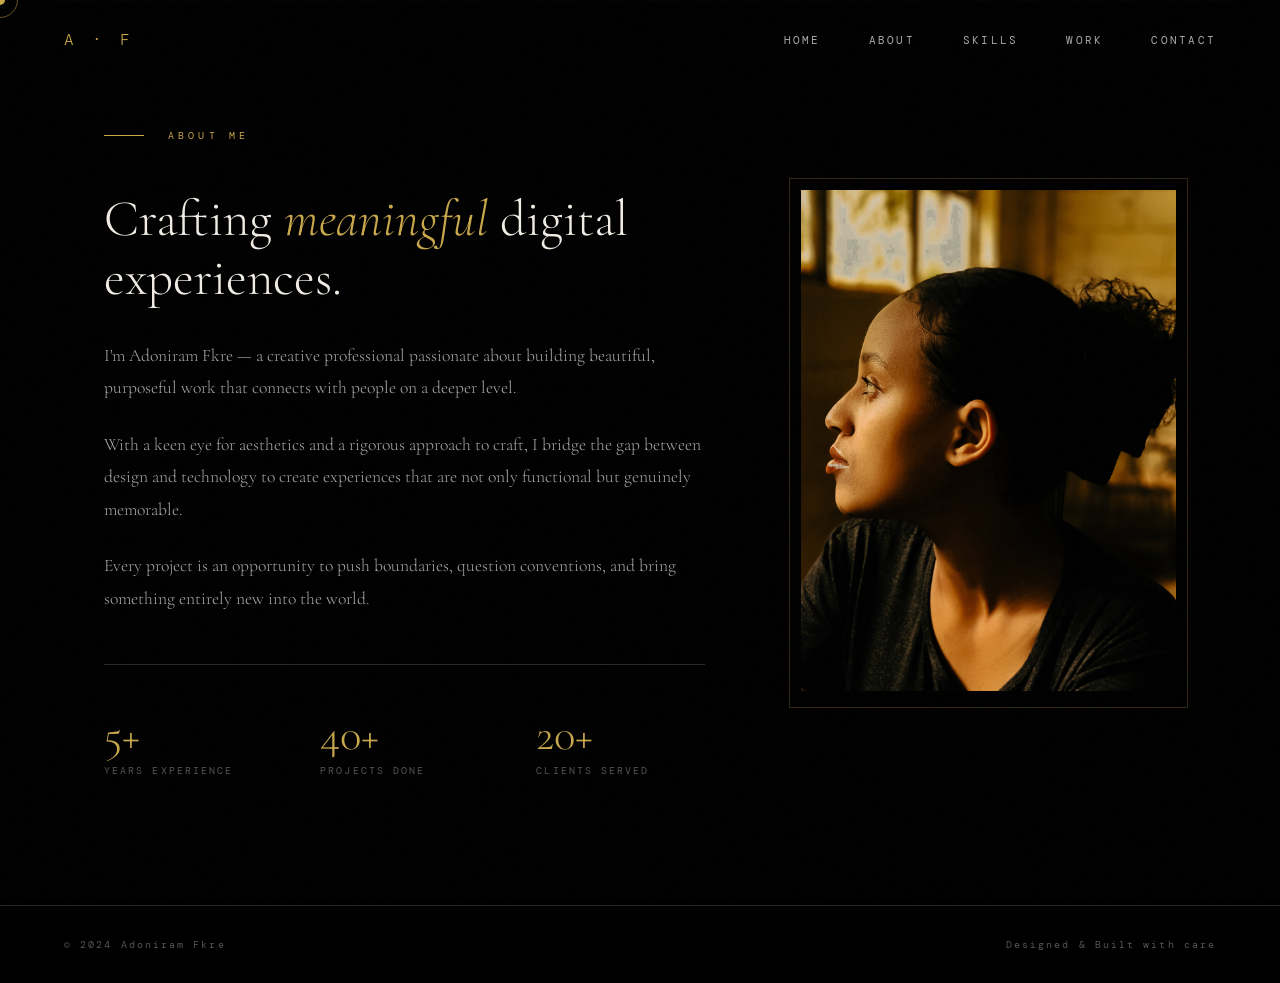
==== about.html @ fa8f239c "Add initial website structure with About, Contact, Skills, Work, and Home pages" ====
<!DOCTYPE html>
<html lang="en">
<head>
  <meta charset="UTF-8" />
  <meta name="viewport" content="width=device-width, initial-scale=1.0"/>
  <title>About — Adoniram Fikre</title>
  <link href="https://fonts.googleapis.com/css2?family=Cormorant+Garamond:ital,wght@0,300;0,400;0,600;1,300;1,400&family=DM+Mono:wght@300;400;500&display=swap" rel="stylesheet"/>
  <link rel="stylesheet" href="styles.css">
</head>
<body>
  <div class="cursor" id="cursor"></div>
  <div class="cursor-ring" id="cursorRing"></div>

  <nav>
    <div class="nav-logo">A · F</div>
    <ul class="nav-links">
      <li><a href="index.html">Home</a></li>
      <li><a href="about.html">About</a></li>
      <li><a href="skills.html">Skills</a></li>
      <li><a href="work.html">Work</a></li>
      <li><a href="contact.html">Contact</a></li>
    </ul>
  </nav>

  <section id="about">
    <p class="section-label reveal">About Me</p>
    <div class="about-grid">
      <div class="about-portrait reveal">
        <img src="images/pp.JPG" alt="Adoniram Fkre" class="portrait-placeholder">
        <div class="portrait-frame"></div>
      </div>
      <div class="about-text reveal">
        <h2>Crafting <em>meaningful</em> digital experiences.</h2>
        <p>I'm Adoniram Fkre — a creative professional passionate about building beautiful, purposeful work that connects with people on a deeper level.</p>
        <p>With a keen eye for aesthetics and a rigorous approach to craft, I bridge the gap between design and technology to create experiences that are not only functional but genuinely memorable.</p>
        <p>Every project is an opportunity to push boundaries, question conventions, and bring something entirely new into the world.</p>
        <div class="stats-row">
          <div class="stat">
            <div class="stat-num">5+</div>
            <div class="stat-label">Years Experience</div>
          </div>
          <div class="stat">
            <div class="stat-num">40+</div>
            <div class="stat-label">Projects Done</div>
          </div>
          <div class="stat">
            <div class="stat-num">20+</div>
            <div class="stat-label">Clients Served</div>
          </div>
        </div>
      </div>
    </div>
  </section>

  <footer>
    <span>© 2024 Adoniram Fkre</span>
    <span>Designed &amp; Built with care</span>
  </footer>

  <script src="script.js"></script>
</body>
</html>
---- styles.css ----
:root {
      --black: #000000;
      --white: #ffffff;
      --off-white: #f0ece4;
      --gold: #c9a84c;
      --gold-dim: #7a6230;
      --gray: #2a2a2a;
      --gray-mid: #555555;
      --gray-light: #aaaaaa;
      --accent: #c9a84c;
    }

    *, *::before, *::after {
      margin: 0; padding: 0;
      box-sizing: border-box;
    }

    html { scroll-behavior: smooth; }

    body {
      background: var(--black);
      color: var(--off-white);
      font-family: 'Cormorant Garamond', Georgia, serif;
      overflow-x: hidden;
      cursor: none;
    }

    /* Custom cursor */
    .cursor {
      width: 10px; height: 10px;
      background: var(--gold);
      border-radius: 50%;
      position: fixed;
      top: 0; left: 0;
      pointer-events: none;
      z-index: 9999;
      transition: transform 0.15s ease, background 0.2s;
      transform: translate(-50%, -50%);
    }
    .cursor-ring {
      width: 36px; height: 36px;
      border: 1px solid var(--gold);
      border-radius: 50%;
      position: fixed;
      top: 0; left: 0;
      pointer-events: none;
      z-index: 9998;
      transform: translate(-50%, -50%);
      transition: transform 0.35s cubic-bezier(.25,.46,.45,.94), opacity 0.3s;
      opacity: 0.5;
    }

    /* Noise overlay */
    body::before {
      content: '';
      position: fixed;
      inset: 0;
      background-image: url("data:image/svg+xml,%3Csvg viewBox='0 0 200 200' xmlns='http://www.w3.org/2000/svg'%3E%3Cfilter id='n'%3E%3CfeTurbulence type='fractalNoise' baseFrequency='0.85' numOctaves='4' stitchTiles='stitch'/%3E%3C/filter%3E%3Crect width='100%25' height='100%25' filter='url(%23n)' opacity='0.04'/%3E%3C/svg%3E");
      pointer-events: none;
      z-index: 100;
      opacity: 0.35;
    }

    /* ─── NAV ─── */
    nav {
      position: fixed;
      top: 0; left: 0; right: 0;
      padding: 1.8rem 4rem;
      display: flex;
      justify-content: space-between;
      align-items: center;
      z-index: 50;
      background: linear-gradient(to bottom, rgba(0,0,0,0.9) 0%, transparent 100%);
    }

    .nav-logo {
      font-size: 1rem;
      font-family: 'DM Mono', monospace;
      font-weight: 300;
      color: var(--gold);
      letter-spacing: 0.25em;
      text-transform: uppercase;
    }

    .nav-links {
      display: flex;
      gap: 3rem;
      list-style: none;
    }

    .nav-links a {
      font-family: 'DM Mono', monospace;
      font-size: 0.7rem;
      letter-spacing: 0.2em;
      text-transform: uppercase;
      color: var(--gray-light);
      text-decoration: none;
      transition: color 0.3s;
    }

    .nav-links a:hover { color: var(--gold); }

    /* ─── HERO ─── */
    #hero {
      min-height: 100vh;
      display: flex;
      flex-direction: column;
      justify-content: center;
      padding: 0 4rem;
      position: relative;
      overflow: hidden;
    }

    .hero-line {
      position: absolute;
      left: 4rem;
      top: 50%;
      width: 1px;
      height: 30vh;
      background: linear-gradient(to bottom, transparent, var(--gold-dim), transparent);
      transform: translateY(-50%);
    }

    .hero-tag {
      font-family: 'DM Mono', monospace;
      font-size: 0.65rem;
      letter-spacing: 0.35em;
      color: var(--gold);
      text-transform: uppercase;
      margin-left: 6rem;
      margin-bottom: 1.5rem;
      opacity: 0;
      animation: fadeUp 1s 0.4s forwards;
    }

    .hero-name {
      font-size: clamp(4rem, 10vw, 9rem);
      font-weight: 300;
      line-height: 0.9;
      margin-left: 5rem;
      letter-spacing: -0.02em;
      opacity: 0;
      animation: fadeUp 1s 0.6s forwards;
    }

    .hero-name em {
      font-style: italic;
      color: var(--gold);
    }

    .hero-subtitle {
      font-family: 'DM Mono', monospace;
      font-size: 0.75rem;
      letter-spacing: 0.3em;
      color: var(--gray-light);
      text-transform: uppercase;
      margin-left: 6rem;
      margin-top: 2.5rem;
      opacity: 0;
      animation: fadeUp 1s 0.85s forwards;
    }

    .hero-scroll {
      position: absolute;
      bottom: 3rem;
      right: 4rem;
      font-family: 'DM Mono', monospace;
      font-size: 0.6rem;
      letter-spacing: 0.3em;
      color: var(--gray-mid);
      text-transform: uppercase;
      display: flex;
      flex-direction: column;
      align-items: center;
      gap: 0.8rem;
      opacity: 0;
      animation: fadeIn 1s 1.4s forwards;
    }

    .hero-scroll::after {
      content: '';
      width: 1px;
      height: 60px;
      background: linear-gradient(to bottom, var(--gray-mid), transparent);
      display: block;
    }

    /* Decorative rings */
    .ring {
      position: absolute;
      border-radius: 50%;
      border: 1px solid var(--gold-dim);
      opacity: 0.12;
      pointer-events: none;
    }
    .ring-1 { width: 500px; height: 500px; right: -100px; top: -100px; animation: spin 40s linear infinite; }
    .ring-2 { width: 300px; height: 300px; right: 50px; top: 50px; animation: spin 28s linear infinite reverse; }
    .ring-3 { width: 150px; height: 150px; right: 125px; top: 125px; animation: spin 18s linear infinite; }

    @keyframes spin { to { transform: rotate(360deg); } }
    @keyframes fadeUp {
      from { opacity: 0; transform: translateY(30px); }
      to { opacity: 1; transform: translateY(0); }
    }
    @keyframes fadeIn {
      from { opacity: 0; }
      to { opacity: 1; }
    }

    /* ─── SECTIONS ─── */
    section {
      padding: 8rem 4rem;
      max-width: 1200px;
      margin: 0 auto;
    }

    .section-label {
      font-family: 'DM Mono', monospace;
      font-size: 0.65rem;
      letter-spacing: 0.4em;
      color: var(--gold);
      text-transform: uppercase;
      margin-bottom: 3rem;
      display: flex;
      align-items: center;
      gap: 1.5rem;
    }

    .section-label::before {
      content: '';
      width: 40px;
      height: 1px;
      background: var(--gold);
      display: inline-block;
    }

    /* ─── ABOUT ─── */
    #about {
      border-top: 1px solid var(--gray);
    }

    .about-grid {
      display: grid;
      grid-template-columns: 1.6fr 1fr;
      gap: 6rem;
      align-items: start;
    }

    .about-text {
      order: 1;
    }

    .about-portrait {
      order: 2;
      position: relative;
    }

    .portrait-placeholder {
      width: 100%;
      aspect-ratio: 3/4;
      object-fit: cover;
      position: relative;
    }

    .portrait-frame {
      position: absolute;
      inset: -12px;
      border: 1px solid var(--gold-dim);
      opacity: 0.4;
      pointer-events: none;
    }

    .about-text h2 {
      font-size: 3.2rem;
      font-weight: 300;
      line-height: 1.15;
      margin-bottom: 2rem;
    }

    .about-text h2 em { font-style: italic; color: var(--gold); }

    .about-text p {
      font-size: 1.1rem;
      line-height: 1.85;
      color: var(--gray-light);
      margin-bottom: 1.5rem;
      font-weight: 300;
    }

    .stats-row {
      display: flex;
      gap: 3rem;
      margin-top: 3rem;
      padding-top: 3rem;
      border-top: 1px solid var(--gray);
    }

    .stat { flex: 1; }
    .stat-num {
      font-size: 2.8rem;
      font-weight: 300;
      color: var(--gold);
      line-height: 1;
      margin-bottom: 0.4rem;
    }
    .stat-label {
      font-family: 'DM Mono', monospace;
      font-size: 0.65rem;
      letter-spacing: 0.2em;
      color: var(--gray-mid);
      text-transform: uppercase;
    }

    /* ─── SKILLS ─── */
    #skills { border-top: 1px solid var(--gray); }

    .skills-grid {
      display: grid;
      grid-template-columns: repeat(3, 1fr);
      gap: 1px;
      background: var(--gray);
      border: 1px solid var(--gray);
    }

    .skill-card {
      background: var(--black);
      padding: 2.5rem;
      position: relative;
      overflow: hidden;
      transition: background 0.4s;
    }

    .skill-card::before {
      content: '';
      position: absolute;
      bottom: 0; left: 0;
      height: 2px;
      width: 0;
      background: var(--gold);
      transition: width 0.5s cubic-bezier(.23,1,.32,1);
    }

    .skill-card:hover { background: #0d0d0d; }
    .skill-card:hover::before { width: 100%; }

    .skill-num {
      font-family: 'DM Mono', monospace;
      font-size: 0.6rem;
      letter-spacing: 0.3em;
      color: var(--gold-dim);
      margin-bottom: 1.2rem;
    }

    .skill-title {
      font-size: 1.5rem;
      font-weight: 300;
      margin-bottom: 0.8rem;
    }

    .skill-desc {
      font-size: 0.95rem;
      color: var(--gray-mid);
      line-height: 1.7;
    }

    /* ─── WORK ─── */
    #work { border-top: 1px solid var(--gray); }

    .work-list { display: flex; flex-direction: column; gap: 0; }

    .work-item {
      display: grid;
      grid-template-columns: 100px 1fr auto;
      align-items: center;
      gap: 3rem;
      padding: 2.5rem 0;
      border-bottom: 1px solid var(--gray);
      text-decoration: none;
      color: inherit;
      position: relative;
      transition: padding-left 0.4s cubic-bezier(.23,1,.32,1);
    }

    .work-item:hover { padding-left: 1rem; }

    .work-item::before {
      content: '';
      position: absolute;
      left: 0; top: 0; bottom: 0;
      width: 2px;
      background: var(--gold);
      transform: scaleY(0);
      transform-origin: bottom;
      transition: transform 0.4s cubic-bezier(.23,1,.32,1);
    }

    .work-item:hover::before { transform: scaleY(1); }

    .work-year {
      font-family: 'DM Mono', monospace;
      font-size: 0.7rem;
      color: var(--gray-mid);
      letter-spacing: 0.1em;
    }

    .work-title { font-size: 1.8rem; font-weight: 300; }
    .work-title em { font-style: italic; color: var(--gold); }

    .work-tag {
      font-family: 'DM Mono', monospace;
      font-size: 0.6rem;
      letter-spacing: 0.2em;
      color: var(--gray-mid);
      text-transform: uppercase;
      border: 1px solid var(--gray);
      padding: 0.4rem 0.8rem;
    }

    /* ─── CONTACT ─── */
    #contact {
      border-top: 1px solid var(--gray);
      text-align: center;
      padding: 10rem 4rem;
    }

    #contact h2 {
      font-size: clamp(3rem, 8vw, 7rem);
      font-weight: 300;
      line-height: 1;
      margin-bottom: 2rem;
    }

    #contact h2 em { font-style: italic; color: var(--gold); }

    #contact p {
      font-family: 'DM Mono', monospace;
      font-size: 0.75rem;
      letter-spacing: 0.25em;
      color: var(--gray-mid);
      text-transform: uppercase;
      margin-bottom: 4rem;
    }

    .contact-links {
      display: flex;
      justify-content: center;
      gap: 2rem;
      flex-wrap: wrap;
    }

    .contact-btn {
      font-family: 'DM Mono', monospace;
      font-size: 0.7rem;
      letter-spacing: 0.25em;
      text-transform: uppercase;
      text-decoration: none;
      padding: 1.2rem 3rem;
      border: 1px solid var(--gold-dim);
      color: var(--gold);
      transition: background 0.3s, color 0.3s, border-color 0.3s;
      position: relative;
      overflow: hidden;
    }

    .contact-btn::before {
      content: '';
      position: absolute;
      inset: 0;
      background: var(--gold);
      transform: translateX(-100%);
      transition: transform 0.4s cubic-bezier(.23,1,.32,1);
      z-index: -1;
    }

    .contact-btn:hover { color: var(--black); border-color: var(--gold); }
    .contact-btn:hover::before { transform: translateX(0); }

    /* ─── FOOTER ─── */
    footer {
      padding: 2rem 4rem;
      border-top: 1px solid var(--gray);
      display: flex;
      justify-content: space-between;
      align-items: center;
    }

    footer span {
      font-family: 'DM Mono', monospace;
      font-size: 0.65rem;
      letter-spacing: 0.2em;
      color: var(--gray-mid);
    }

    /* ─── REVEAL ANIMATION ─── */
    .reveal {
      opacity: 0;
      transform: translateY(40px);
      transition: opacity 0.9s cubic-bezier(.23,1,.32,1), transform 0.9s cubic-bezier(.23,1,.32,1);
    }

    .reveal.visible {
      opacity: 1;
      transform: translateY(0);
    }

    /* ─── RESPONSIVE ─── */
    @media (max-width: 768px) {
      nav { padding: 1.4rem 1.5rem; }
      .nav-links { gap: 1.5rem; }
      #hero { padding: 0 1.5rem; }
      .hero-name { margin-left: 0; font-size: 3.5rem; }
      .hero-tag, .hero-subtitle { margin-left: 0; }
      section { padding: 5rem 1.5rem; }
      .about-grid { grid-template-columns: 1fr; gap: 3rem; }
      .skills-grid { grid-template-columns: 1fr; }
      .work-item { grid-template-columns: 1fr; gap: 0.5rem; }
      footer { flex-direction: column; gap: 1rem; text-align: center; }
      .ring-1, .ring-2, .ring-3 { display: none; }
    }
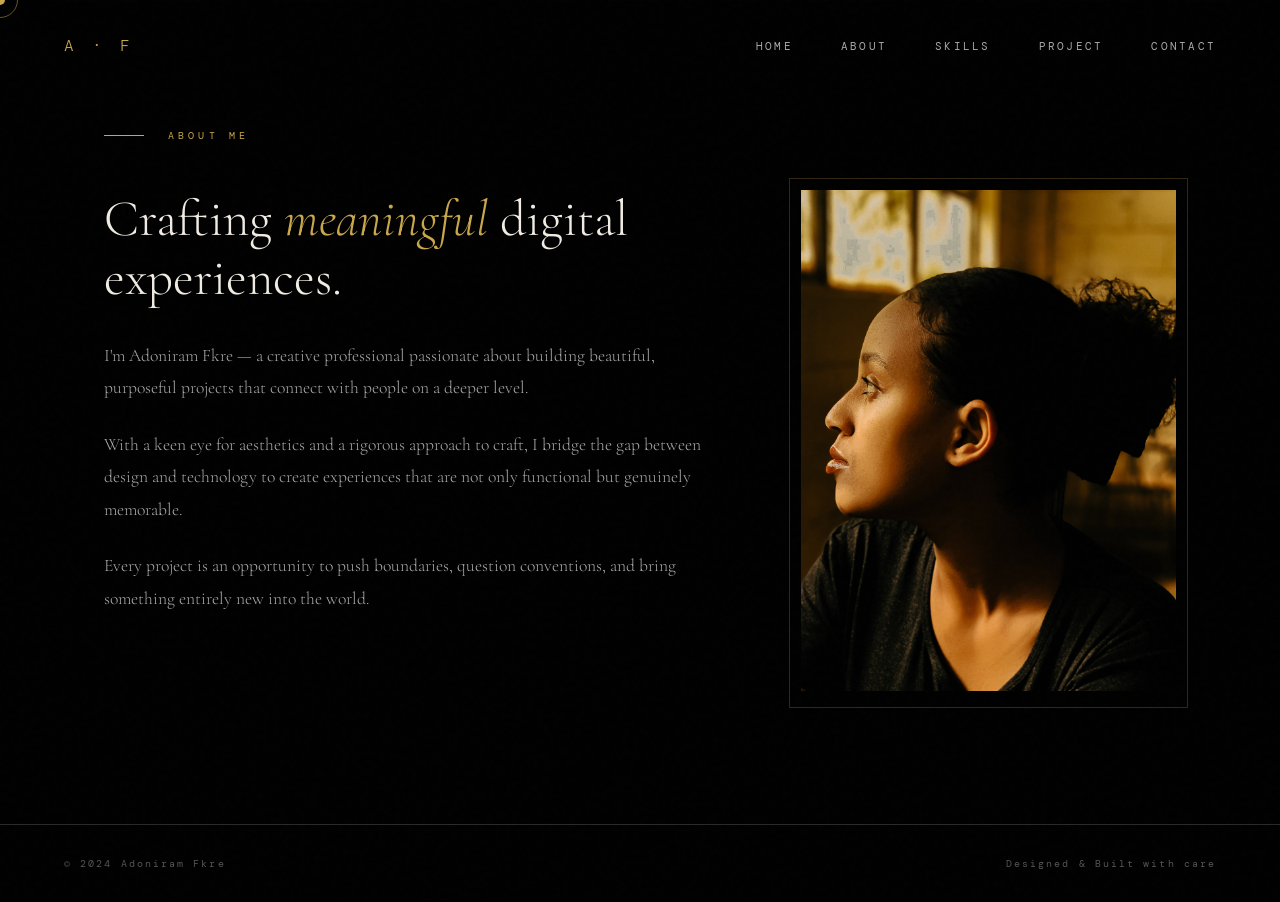
==== commit 8961ee2c: "Refactor code structure for improved readability and maintainability" ====
--- a/about.html
+++ b/about.html
@@ -11,16 +11,18 @@
   <div class="cursor" id="cursor"></div>
   <div class="cursor-ring" id="cursorRing"></div>
 
+<header> 
   <nav>
     <div class="nav-logo">A · F</div>
     <ul class="nav-links">
       <li><a href="index.html">Home</a></li>
       <li><a href="about.html">About</a></li>
       <li><a href="skills.html">Skills</a></li>
-      <li><a href="work.html">Work</a></li>
+      <li><a href="work.html">Project</a></li>
       <li><a href="contact.html">Contact</a></li>
     </ul>
   </nav>
+</header> 
 
   <section id="about">
     <p class="section-label reveal">About Me</p>
@@ -31,22 +33,10 @@
       </div>
       <div class="about-text reveal">
         <h2>Crafting <em>meaningful</em> digital experiences.</h2>
-        <p>I'm Adoniram Fkre — a creative professional passionate about building beautiful, purposeful work that connects with people on a deeper level.</p>
+        <p>I'm Adoniram Fkre — a creative professional passionate about building beautiful, purposeful projects that connect with people on a deeper level.</p>
         <p>With a keen eye for aesthetics and a rigorous approach to craft, I bridge the gap between design and technology to create experiences that are not only functional but genuinely memorable.</p>
         <p>Every project is an opportunity to push boundaries, question conventions, and bring something entirely new into the world.</p>
-        <div class="stats-row">
-          <div class="stat">
-            <div class="stat-num">5+</div>
-            <div class="stat-label">Years Experience</div>
-          </div>
-          <div class="stat">
-            <div class="stat-num">40+</div>
-            <div class="stat-label">Projects Done</div>
-          </div>
-          <div class="stat">
-            <div class="stat-num">20+</div>
-            <div class="stat-label">Clients Served</div>
-          </div>
+
         </div>
       </div>
     </div>
--- a/styles.css
+++ b/styles.css
@@ -24,6 +24,7 @@
       overflow-x: hidden;
       cursor: none;
     }
+
 
     /* Custom cursor */
     .cursor {
@@ -66,23 +67,26 @@
       position: fixed;
       top: 0; left: 0; right: 0;
       padding: 1.8rem 4rem;
+      height: 10%;
       display: flex;
       justify-content: space-between;
       align-items: center;
       z-index: 50;
       background: linear-gradient(to bottom, rgba(0,0,0,0.9) 0%, transparent 100%);
+      backdrop-filter: blur(11px);
     }
 
     .nav-logo {
-      font-size: 1rem;
       font-family: 'DM Mono', monospace;
       font-weight: 300;
       color: var(--gold);
       letter-spacing: 0.25em;
       text-transform: uppercase;
+
     }
 
     .nav-links {
+      text-decoration: none;
       display: flex;
       gap: 3rem;
       list-style: none;
@@ -103,12 +107,27 @@
     /* ─── HERO ─── */
     #hero {
       min-height: 100vh;
-      display: flex;
-      flex-direction: column;
-      justify-content: center;
+      display: grid;
+      place-items: center;
       padding: 0 4rem;
       position: relative;
       overflow: hidden;
+    }
+
+    .hero-content {
+      width: min(1200px, 100%);
+      display: grid;
+      grid-template-columns: 1.1fr 0.9fr;
+      gap: 4rem;
+      align-items: center;
+      position: relative;
+      z-index: 1;
+    }
+
+    .hero-copy {
+      display: flex;
+      flex-direction: column;
+      gap: 1.6rem;
     }
 
     .hero-line {
@@ -119,6 +138,7 @@
       height: 30vh;
       background: linear-gradient(to bottom, transparent, var(--gold-dim), transparent);
       transform: translateY(-50%);
+      z-index: 0;
     }
 
     .hero-tag {
@@ -127,17 +147,14 @@
       letter-spacing: 0.35em;
       color: var(--gold);
       text-transform: uppercase;
-      margin-left: 6rem;
-      margin-bottom: 1.5rem;
       opacity: 0;
       animation: fadeUp 1s 0.4s forwards;
     }
 
     .hero-name {
-      font-size: clamp(4rem, 10vw, 9rem);
+      font-size: clamp(4rem, 9vw, 8rem);
       font-weight: 300;
       line-height: 0.9;
-      margin-left: 5rem;
       letter-spacing: -0.02em;
       opacity: 0;
       animation: fadeUp 1s 0.6s forwards;
@@ -154,10 +171,88 @@
       letter-spacing: 0.3em;
       color: var(--gray-light);
       text-transform: uppercase;
-      margin-left: 6rem;
-      margin-top: 2.5rem;
+      max-width: 520px;
       opacity: 0;
       animation: fadeUp 1s 0.85s forwards;
+    }
+
+    .hero-marquee {
+      font-family: 'DM Mono', monospace;
+      font-size: 0.75rem;
+      letter-spacing: 0.35em;
+      color: var(--gold);
+      text-transform: uppercase;
+      margin: 1rem 0 0.5rem;
+      opacity: 0;
+      animation: fadeUp 1s 0.95s forwards;
+    }
+
+    .hero-bio {
+      font-family: 'Cormorant Garamond', Georgia, serif;
+      font-size: 1rem;
+      line-height: 1.8;
+      max-width: 520px;
+      color: var(--off-white);
+      margin-top: 1rem;
+      opacity: 0;
+      animation: fadeUp 1s 1s forwards;
+    }
+
+    .hero-buttons {
+      display: flex;
+      flex-wrap: wrap;
+      gap: 1rem;
+      margin-top: 1.5rem;
+      opacity: 0;
+      animation: fadeUp 1s 1s forwards;
+    }
+
+    .button {
+      display: inline-flex;
+      align-items: center;
+      justify-content: center;
+      padding: 1rem 1.6rem;
+      border: 1px solid var(--gold);
+      border-radius: 999px;
+      font-family: 'DM Mono', monospace;
+      font-size: 0.75rem;
+      letter-spacing: 0.25em;
+      text-transform: uppercase;
+      text-decoration: none;
+      transition: transform 0.25s ease, background 0.25s ease, color 0.25s ease;
+    }
+
+    .button:hover {
+      transform: translateY(-2px);
+    }
+
+    .button-primary {
+      background: var(--gold);
+      color: var(--black);
+    }
+
+    .button-secondary {
+      background: transparent;
+      color: var(--off-white);
+    }
+
+    .hero-visual {
+      display: flex;
+      justify-content: center;
+      align-items: center;
+      min-height: 480px;
+      overflow: hidden;
+      border-radius: 32px;
+      box-shadow: 0 40px 80px rgba(0, 0, 0, 0.45);
+      position: relative;
+    }
+
+    .hero-visual img {
+      width: 100%;
+      height: 100%;
+      object-fit: cover;
+      object-position: center;
+      display: block;
     }
 
     .hero-scroll {
@@ -183,6 +278,42 @@
       height: 60px;
       background: linear-gradient(to bottom, var(--gray-mid), transparent);
       display: block;
+    }
+
+    @media (max-width: 980px) {
+      .hero-content {
+        grid-template-columns: 1fr;
+      }
+
+      .hero-visual {
+        min-height: 360px;
+      }
+    }
+
+    @media (max-width: 700px) {
+      nav {
+        padding: 1.2rem 2rem;
+      }
+
+      #hero {
+        padding: 0 2rem;
+      }
+
+      .hero-line {
+        left: 2rem;
+      }
+
+      .hero-scroll {
+        right: 2rem;
+      }
+
+      .hero-buttons {
+        width: 100%;
+      }
+
+      .button {
+        width: 100%;
+      }
     }
 
     /* Decorative rings */
@@ -285,30 +416,6 @@
       color: var(--gray-light);
       margin-bottom: 1.5rem;
       font-weight: 300;
-    }
-
-    .stats-row {
-      display: flex;
-      gap: 3rem;
-      margin-top: 3rem;
-      padding-top: 3rem;
-      border-top: 1px solid var(--gray);
-    }
-
-    .stat { flex: 1; }
-    .stat-num {
-      font-size: 2.8rem;
-      font-weight: 300;
-      color: var(--gold);
-      line-height: 1;
-      margin-bottom: 0.4rem;
-    }
-    .stat-label {
-      font-family: 'DM Mono', monospace;
-      font-size: 0.65rem;
-      letter-spacing: 0.2em;
-      color: var(--gray-mid);
-      text-transform: uppercase;
     }
 
     /* ─── SKILLS ─── */
@@ -448,6 +555,62 @@
       flex-wrap: wrap;
     }
 
+    .contact-form {
+      max-width: 760px;
+      margin: 3rem auto 0;
+      display: grid;
+      gap: 1.5rem;
+      text-align: left;
+    }
+
+    .contact-form label {
+      display: grid;
+      gap: 0.75rem;
+      font-family: 'DM Mono', monospace;
+      color: var(--gray-light);
+      font-size: 0.75rem;
+      text-transform: uppercase;
+      letter-spacing: 0.2em;
+    }
+
+    .contact-form input,
+    .contact-form textarea {
+      width: 100%;
+      border: 1px solid rgba(255, 255, 255, 0.15);
+      background: rgba(255, 255, 255, 0.04);
+      color: var(--off-white);
+      font-family: 'Cormorant Garamond', Georgia, serif;
+      font-size: 1rem;
+      padding: 1rem 1.2rem;
+      border-radius: 14px;
+      outline: none;
+      transition: border-color 0.2s ease;
+    }
+
+    .contact-form input:focus,
+    .contact-form textarea:focus {
+      border-color: var(--gold);
+    }
+
+    .contact-submit {
+      font-family: 'DM Mono', monospace;
+      letter-spacing: 0.25em;
+      text-transform: uppercase;
+      background: var(--gold);
+      color: var(--black);
+      border: none;
+      padding: 1rem 2rem;
+      border-radius: 999px;
+      cursor: pointer;
+      align-self: start;
+      transition: transform 0.2s ease, filter 0.2s ease;
+    }
+
+    .contact-submit:hover {
+      transform: translateY(-2px);
+      filter: brightness(1.05);
+    }
+
     .contact-btn {
       font-family: 'DM Mono', monospace;
       font-size: 0.7rem;
@@ -460,6 +623,26 @@
       transition: background 0.3s, color 0.3s, border-color 0.3s;
       position: relative;
       overflow: hidden;
+      display: inline-flex;
+      align-items: center;
+      gap: 0.75rem;
+    }
+
+    .contact-icon {
+      display: inline-flex;
+      align-items: center;
+      justify-content: center;
+      width: 1.35rem;
+      height: 1.35rem;
+      font-size: 1rem;
+    }
+
+    .contact-icon svg,
+    .contact-icon i {
+      width: 100%;
+      height: 100%;
+      color: currentColor;
+      font-size: 1rem;
     }
 
     .contact-btn::before {
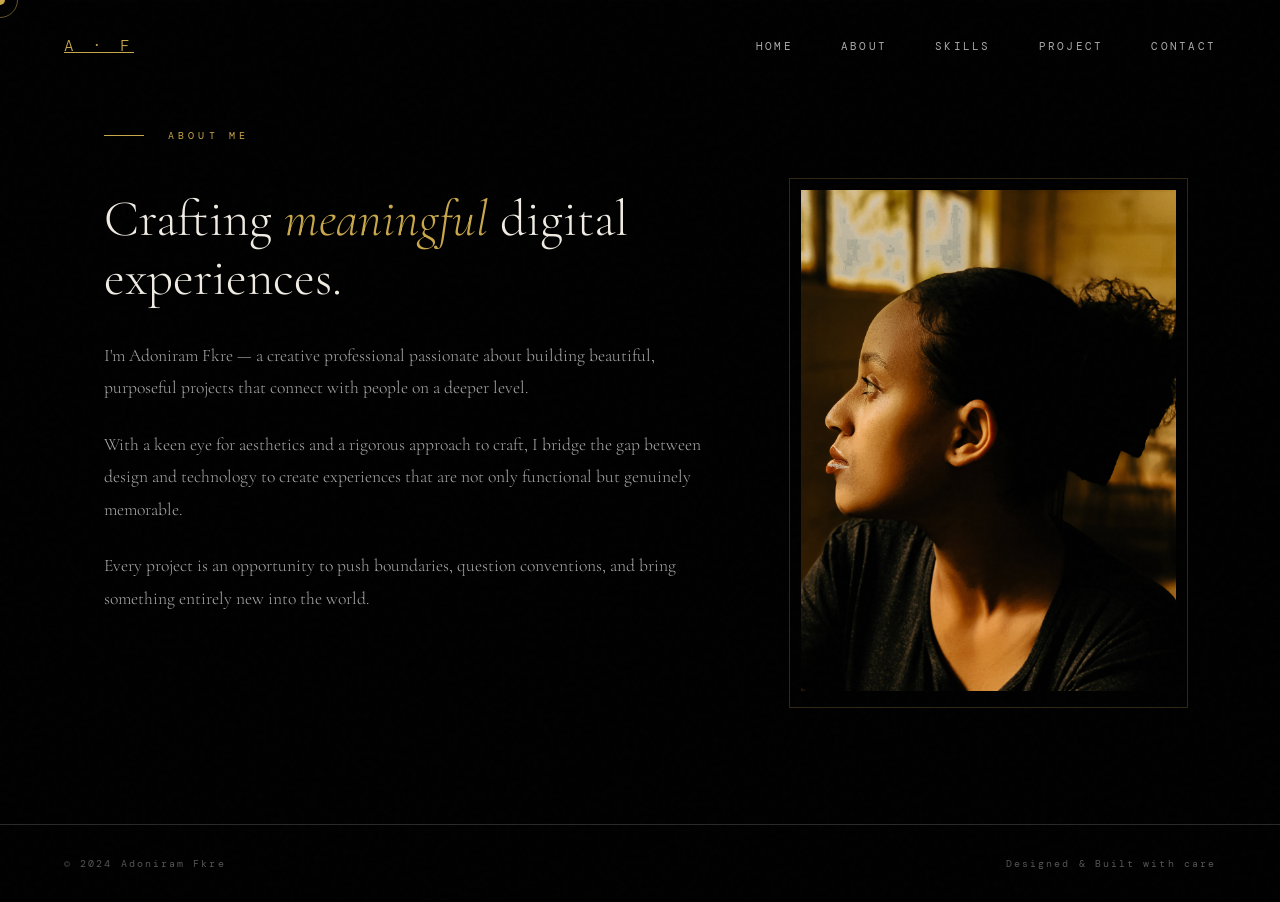
==== commit 5ecbc0cd: "Add preloader and update navigation links for improved user experience" ====
--- a/about.html
+++ b/about.html
@@ -13,7 +13,7 @@
 
 <header> 
   <nav>
-    <div class="nav-logo">A · F</div>
+    <a href="/"> <div class="nav-logo">A · F</div></a>
     <ul class="nav-links">
       <li><a href="index.html">Home</a></li>
       <li><a href="about.html">About</a></li>
--- a/styles.css
+++ b/styles.css
@@ -23,6 +23,51 @@
       font-family: 'Cormorant Garamond', Georgia, serif;
       overflow-x: hidden;
       cursor: none;
+    }
+
+    a {
+      text-decoration-color: var(--gold);
+    }
+
+    .preloader {
+      position: fixed;
+      inset: 0;
+      display: flex;
+      justify-content: center;
+      align-items: center;
+      background: var(--black);
+      z-index: 99999;
+      transition: opacity 0.45s ease, visibility 0.45s ease;
+    }
+
+    .preloader.loaded {
+      opacity: 0;
+      visibility: hidden;
+      pointer-events: none;
+    }
+
+    .preloader-inner {
+      display: grid;
+      place-items: center;
+      gap: 1rem;
+      text-align: center;
+    }
+
+    .preloader-ring {
+      width: 88px;
+      height: 88px;
+      border: 3px solid rgba(201, 168, 76, 0.18);
+      border-top-color: var(--gold);
+      border-radius: 50%;
+      animation: spin 1.3s linear infinite;
+    }
+
+    .preloader-logo {
+      font-family: 'DM Mono', monospace;
+      font-size: 1.05rem;
+      letter-spacing: 0.2em;
+      color: var(--off-white);
+      text-transform: uppercase;
     }
 
 
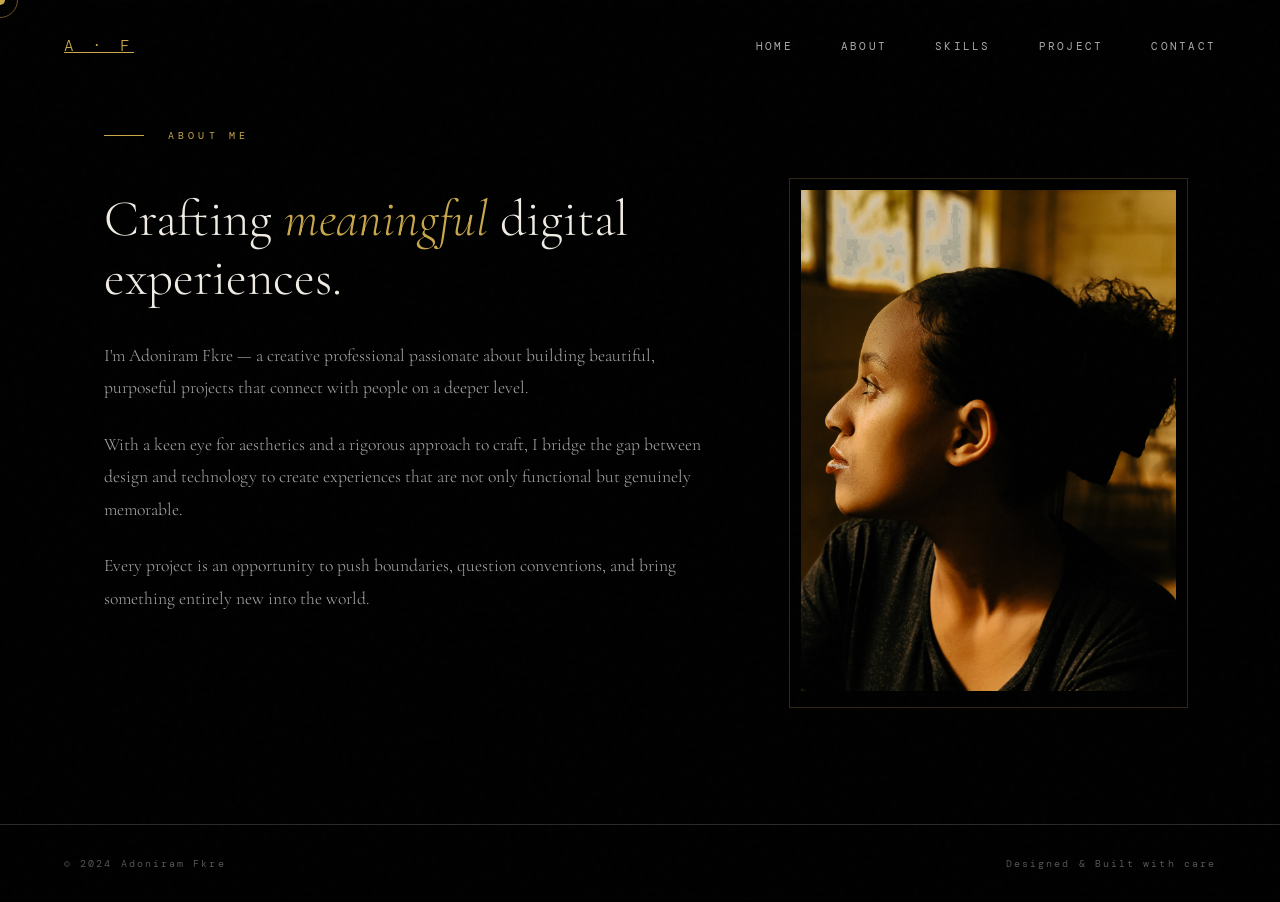
==== commit 80e692d1: "Update navigation links to point to the live site for improved accessibility" ====
--- a/about.html
+++ b/about.html
@@ -13,7 +13,7 @@
 
 <header> 
   <nav>
-    <a href="/"> <div class="nav-logo">A · F</div></a>
+    <a href="https://adoniramfikire.github.io/ip/"> <div class="nav-logo">A · F</div></a>
     <ul class="nav-links">
       <li><a href="index.html">Home</a></li>
       <li><a href="about.html">About</a></li>
